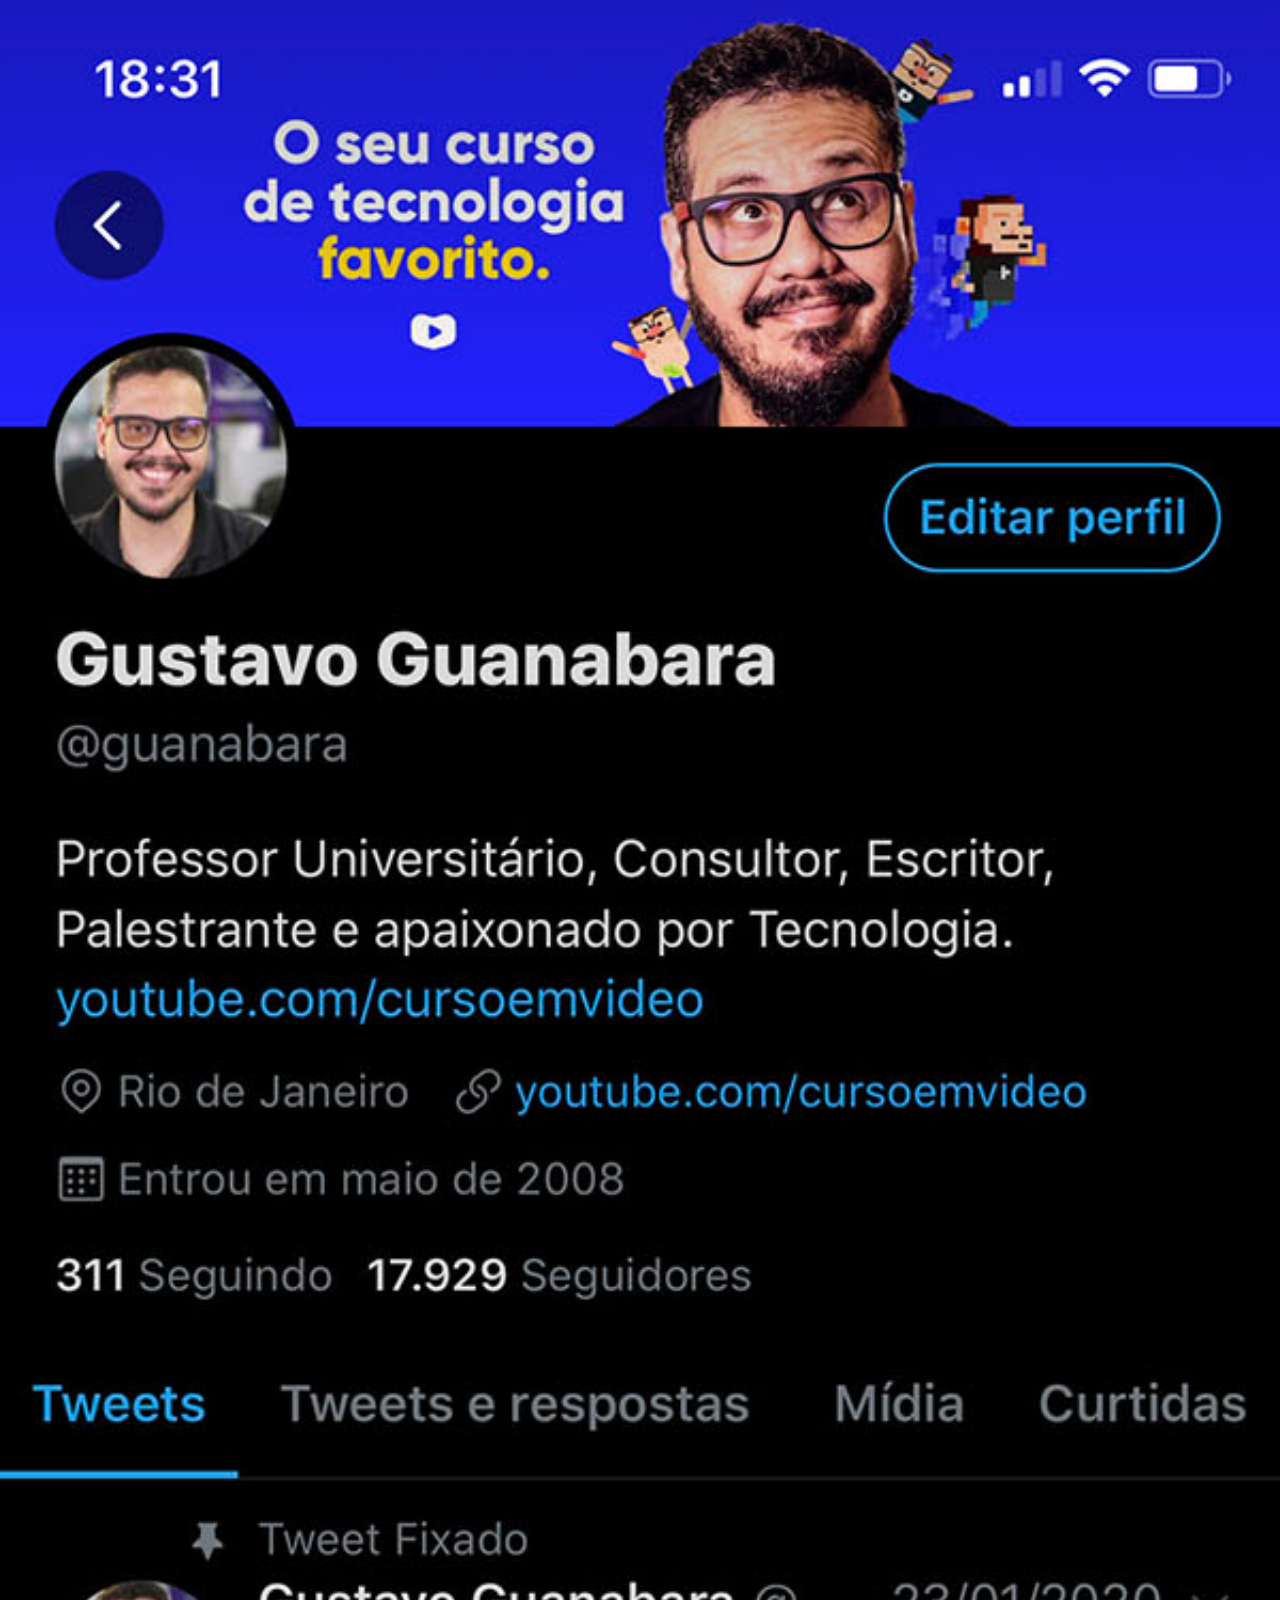
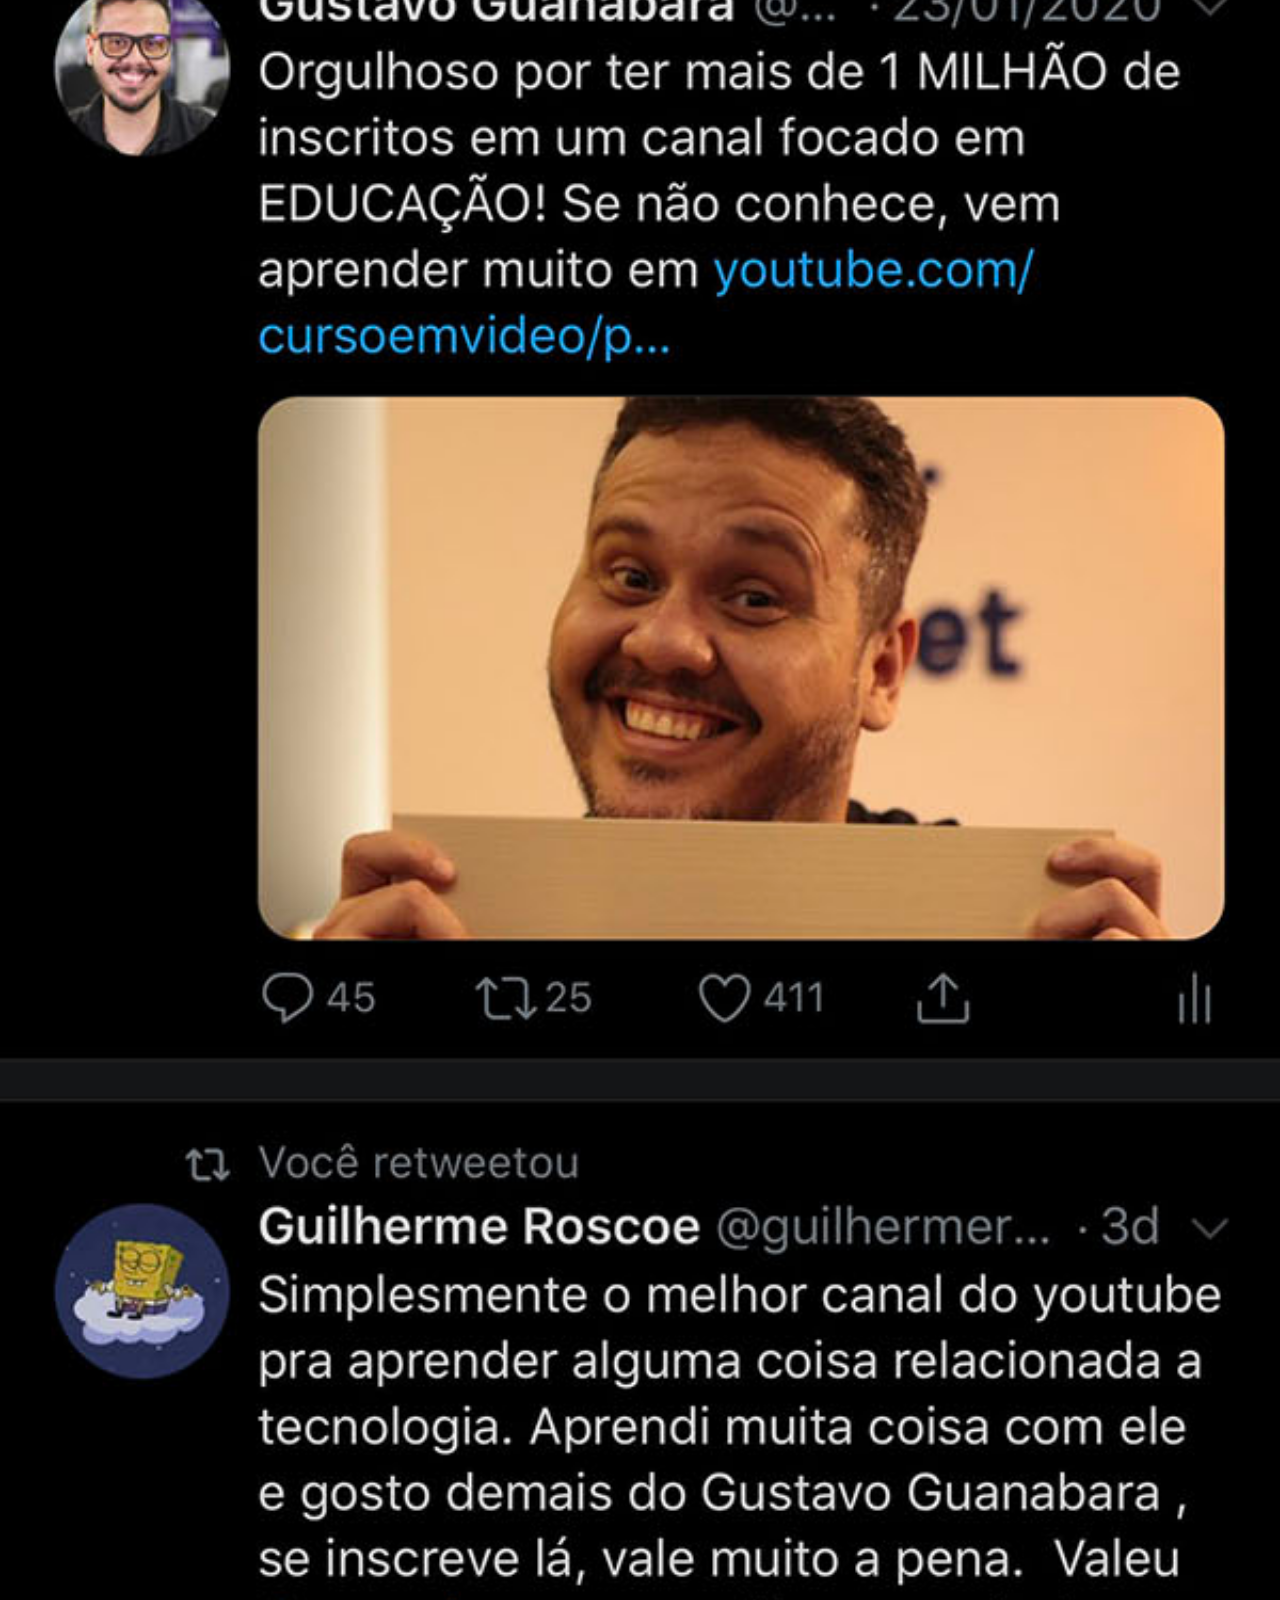
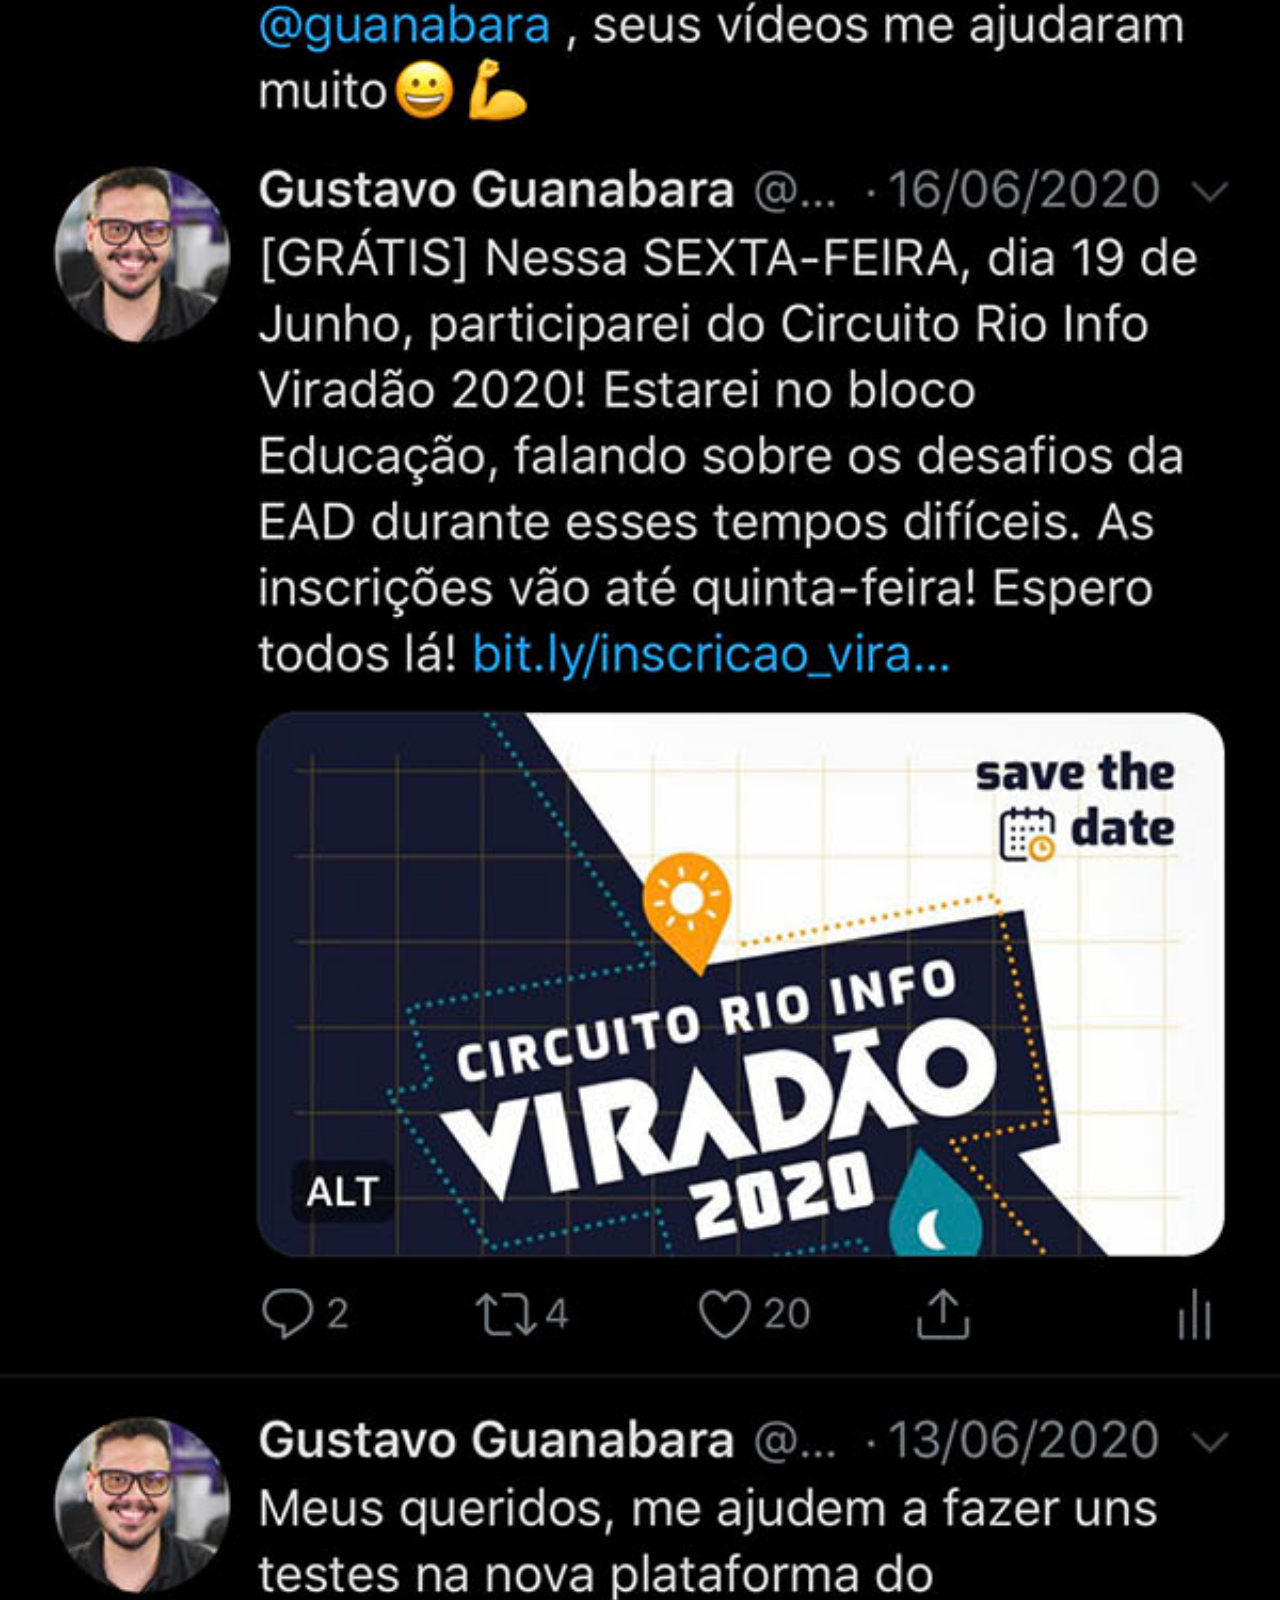
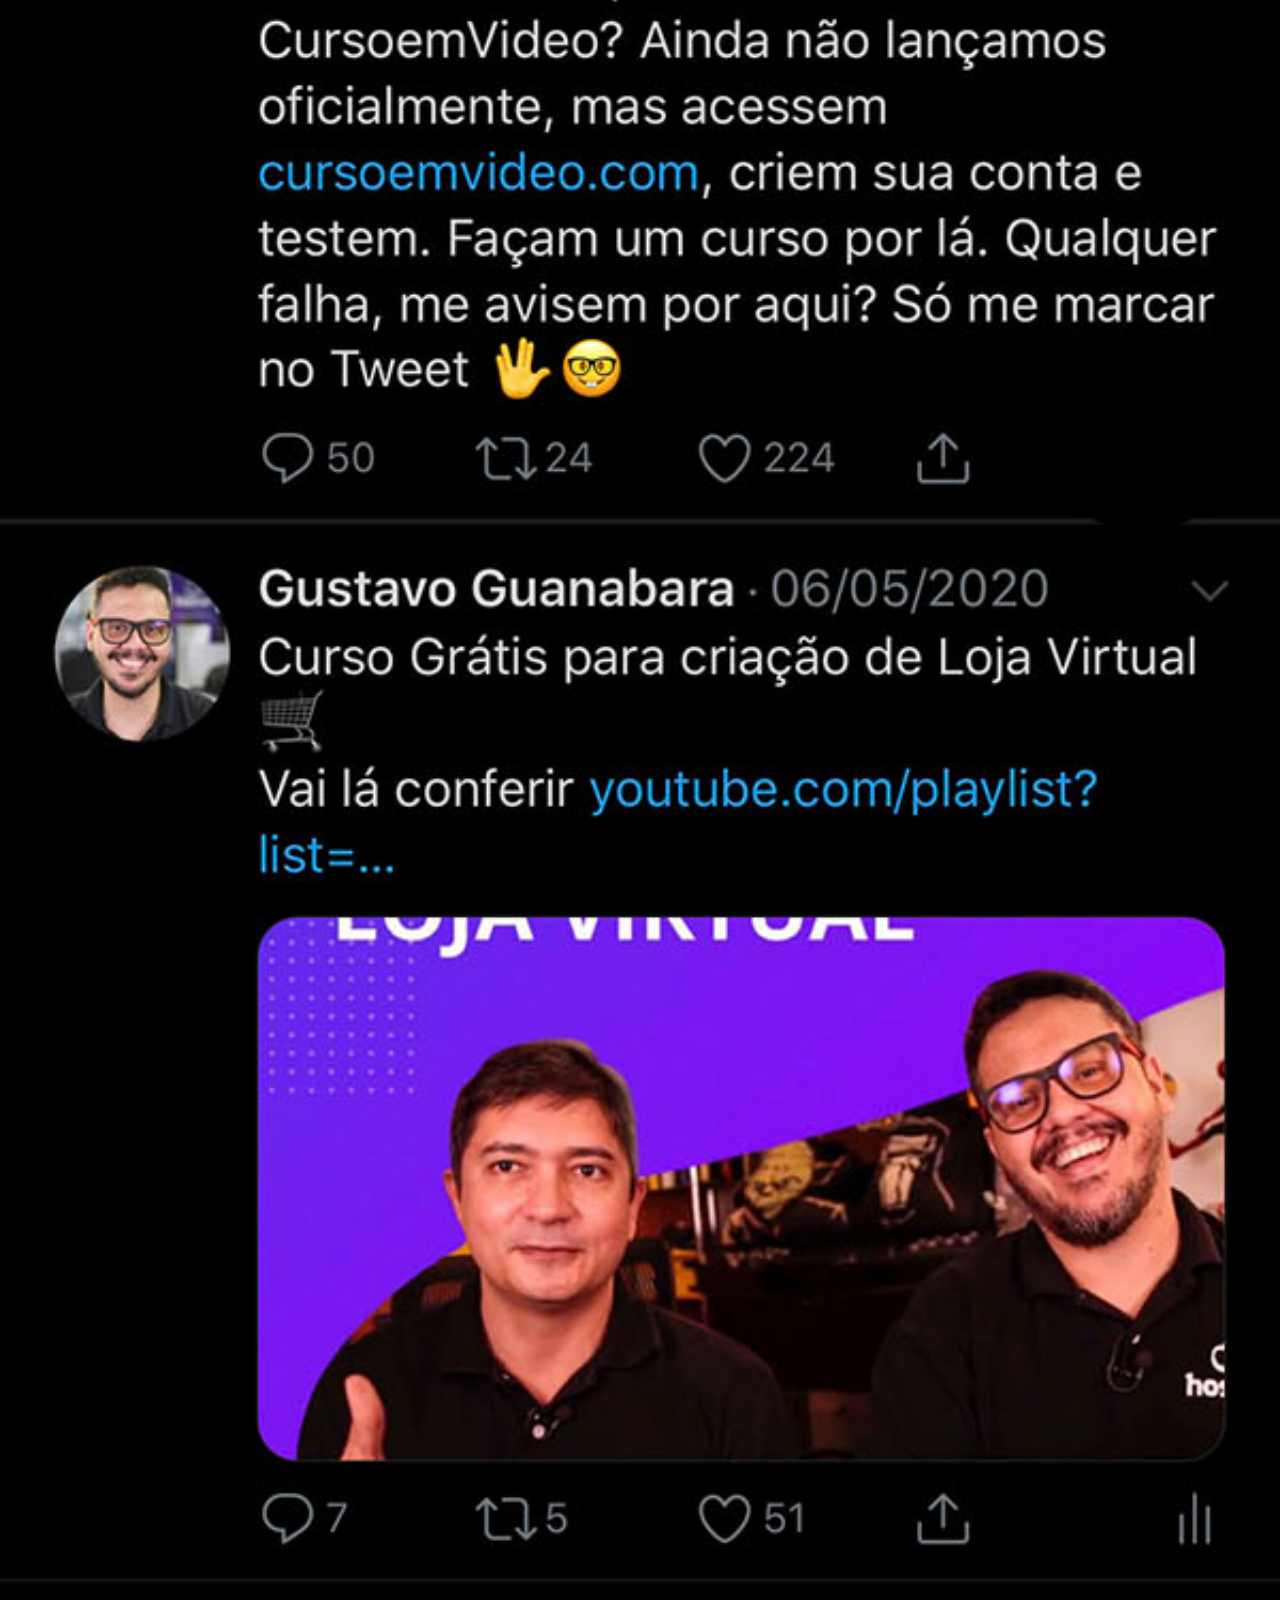
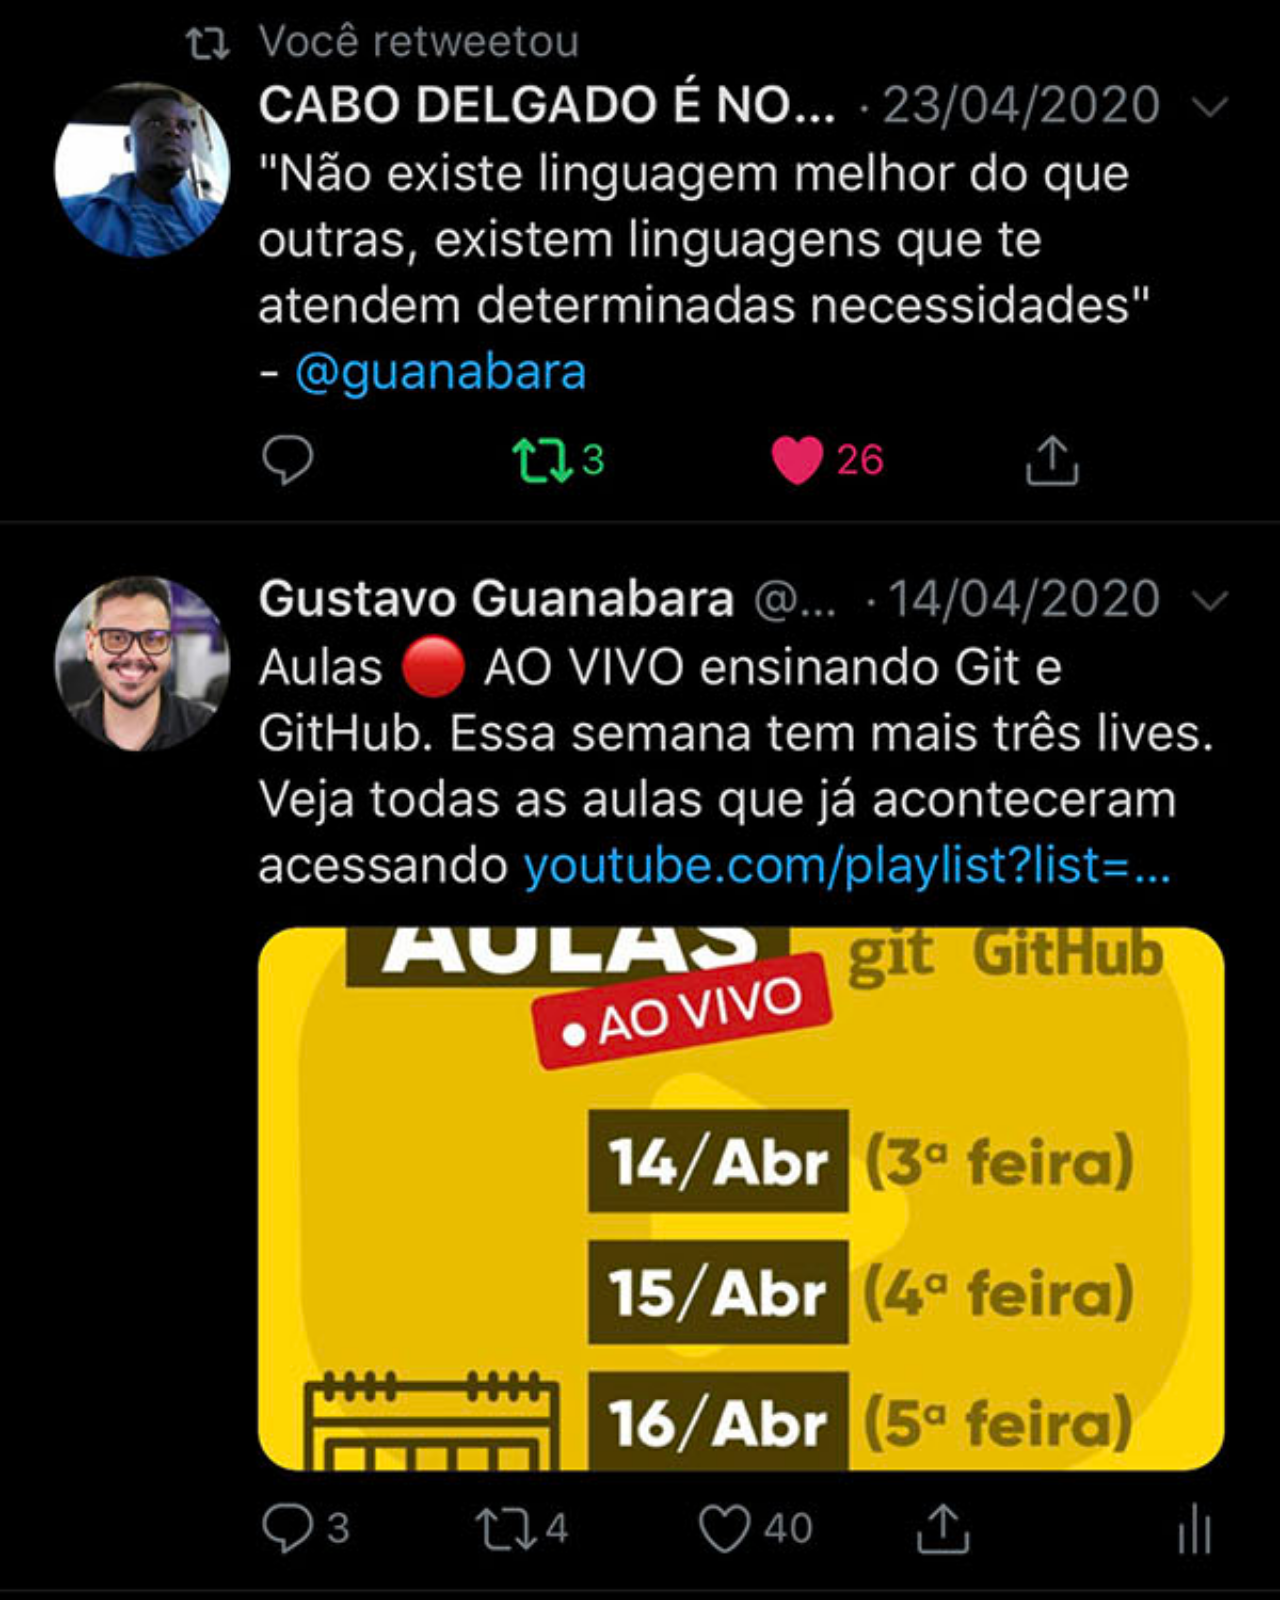
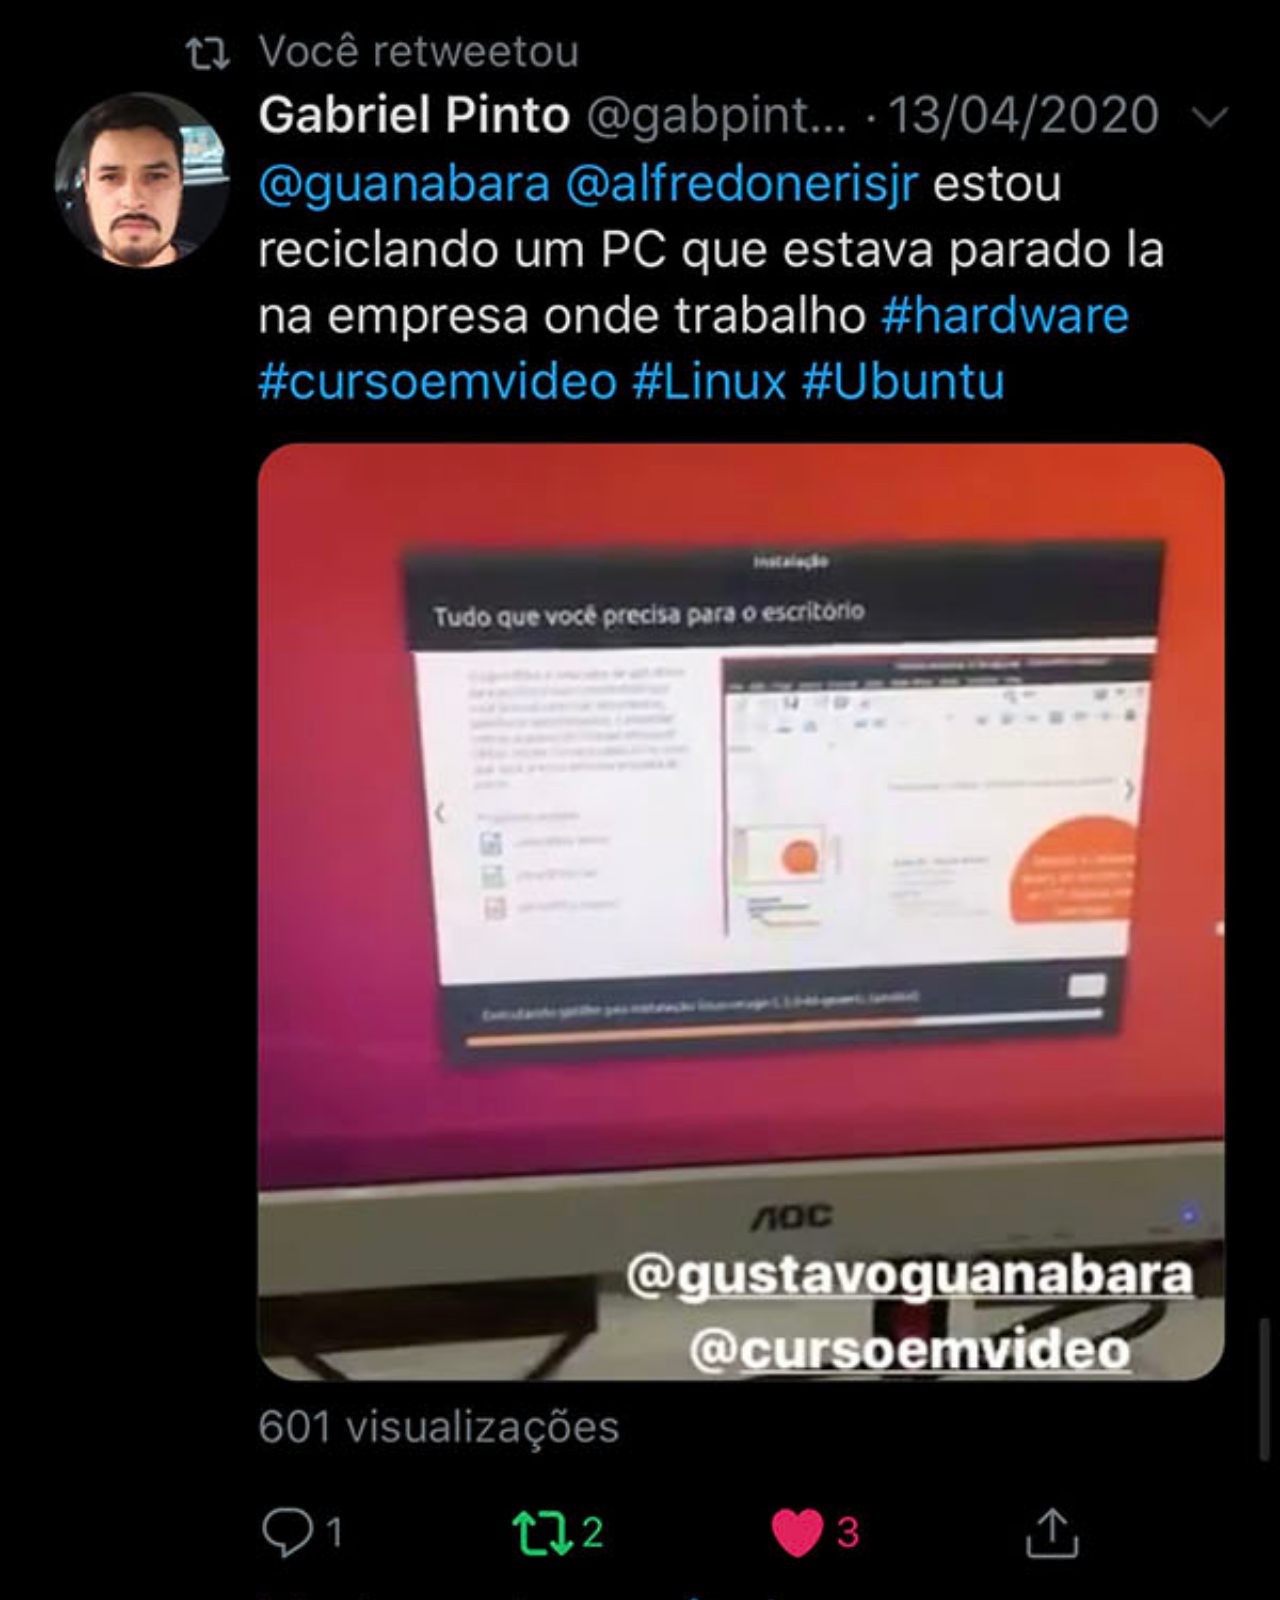
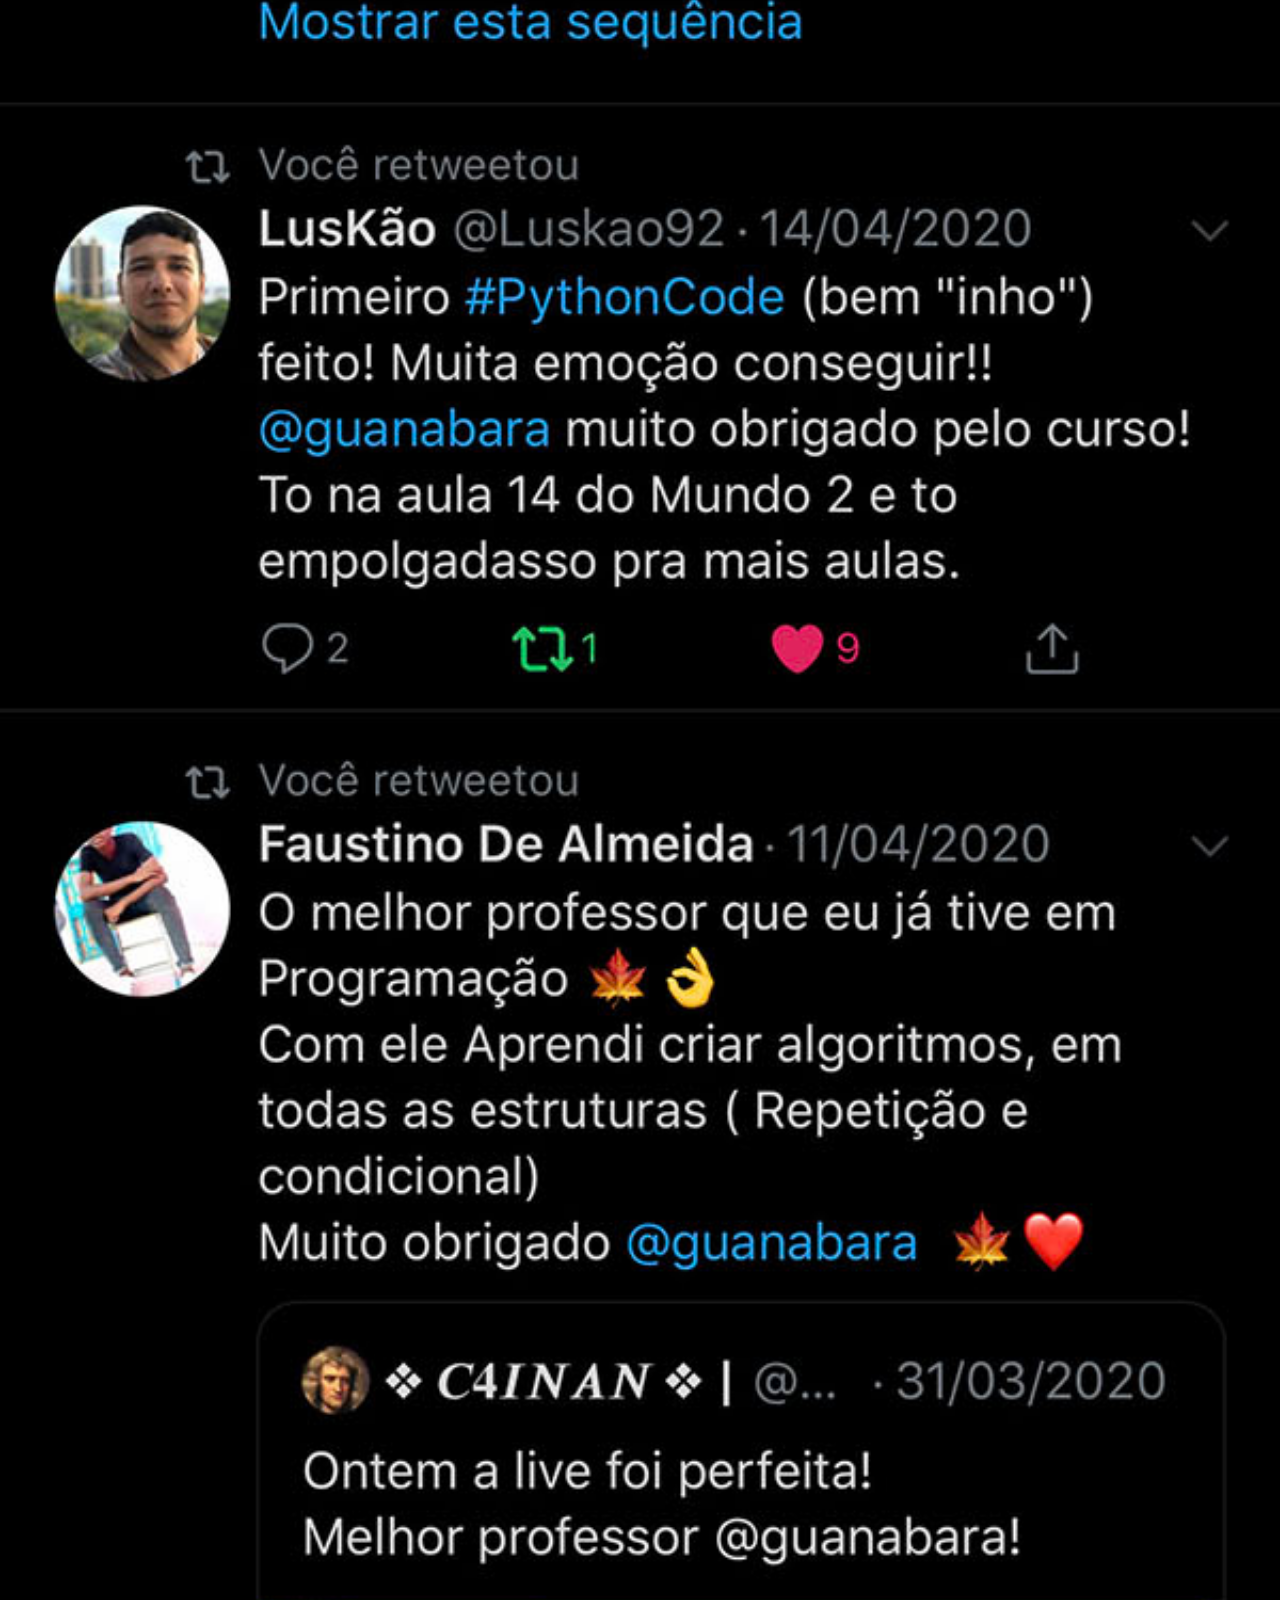
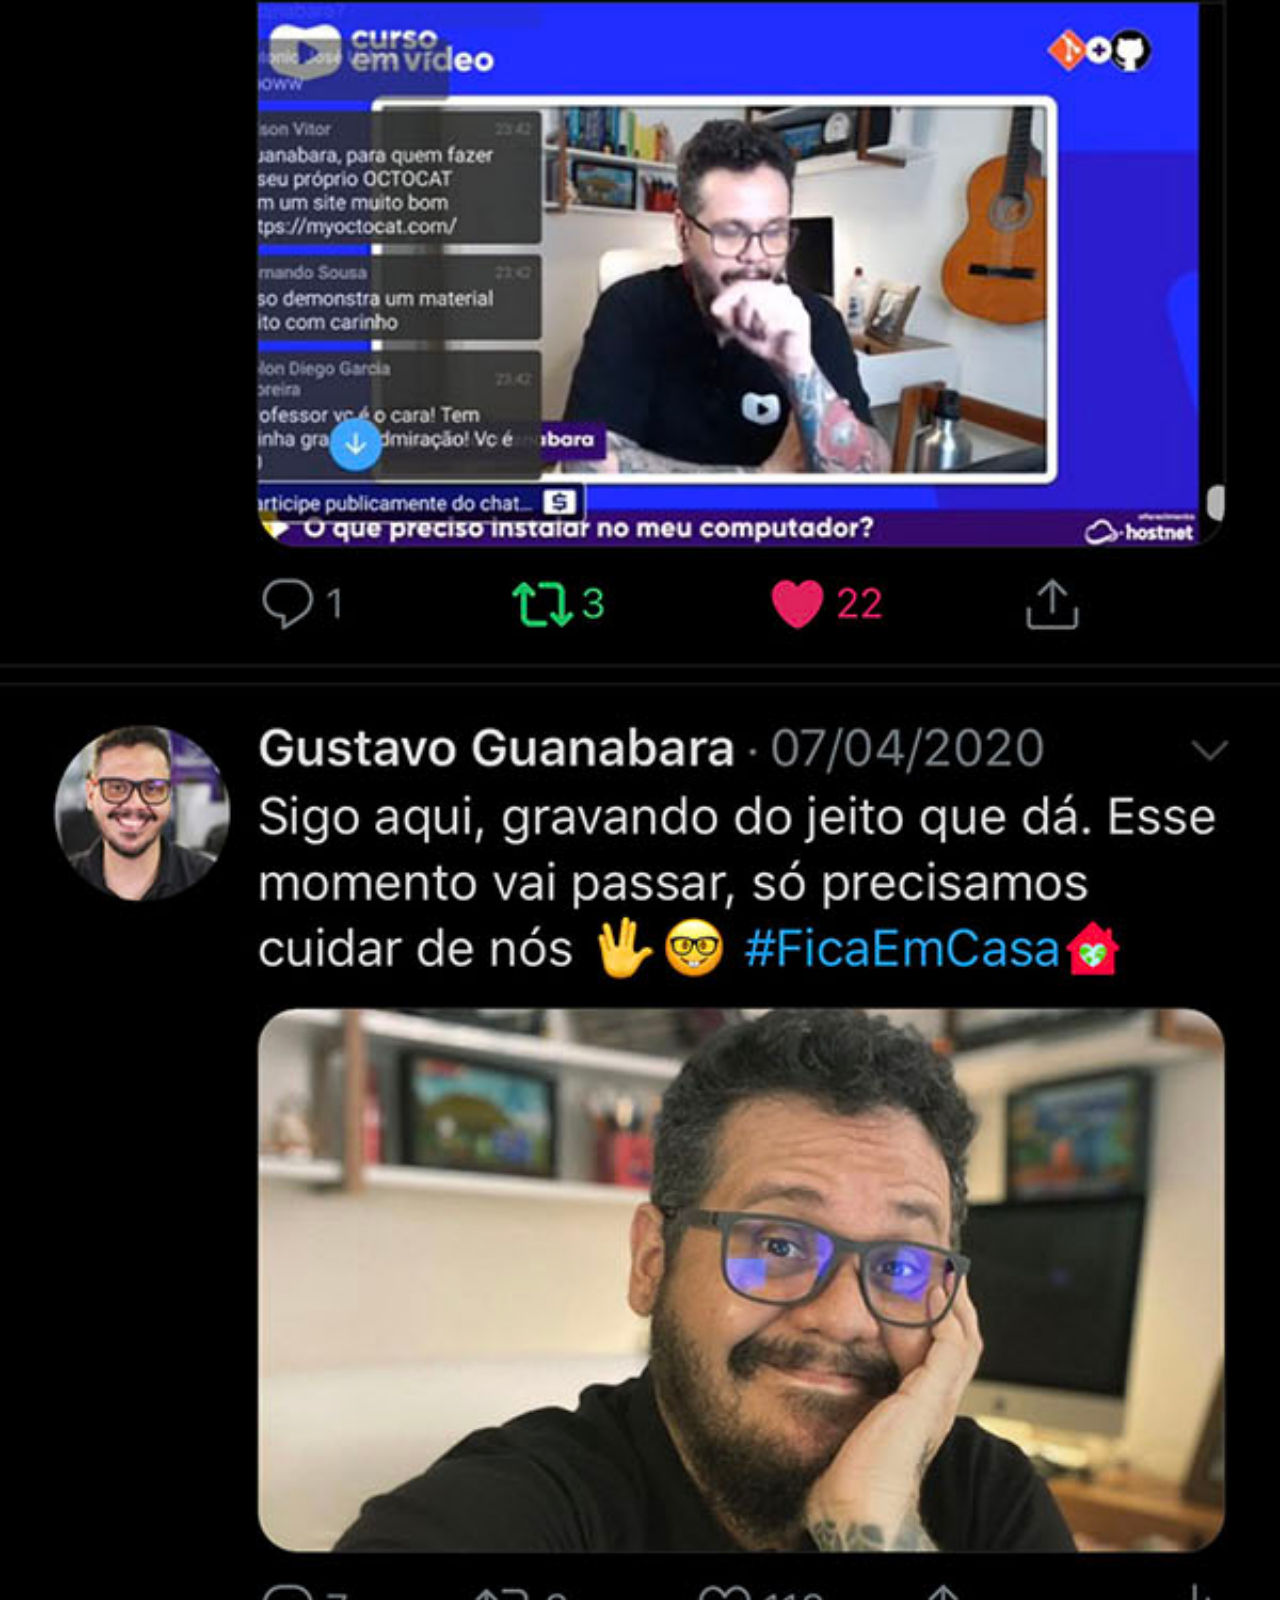
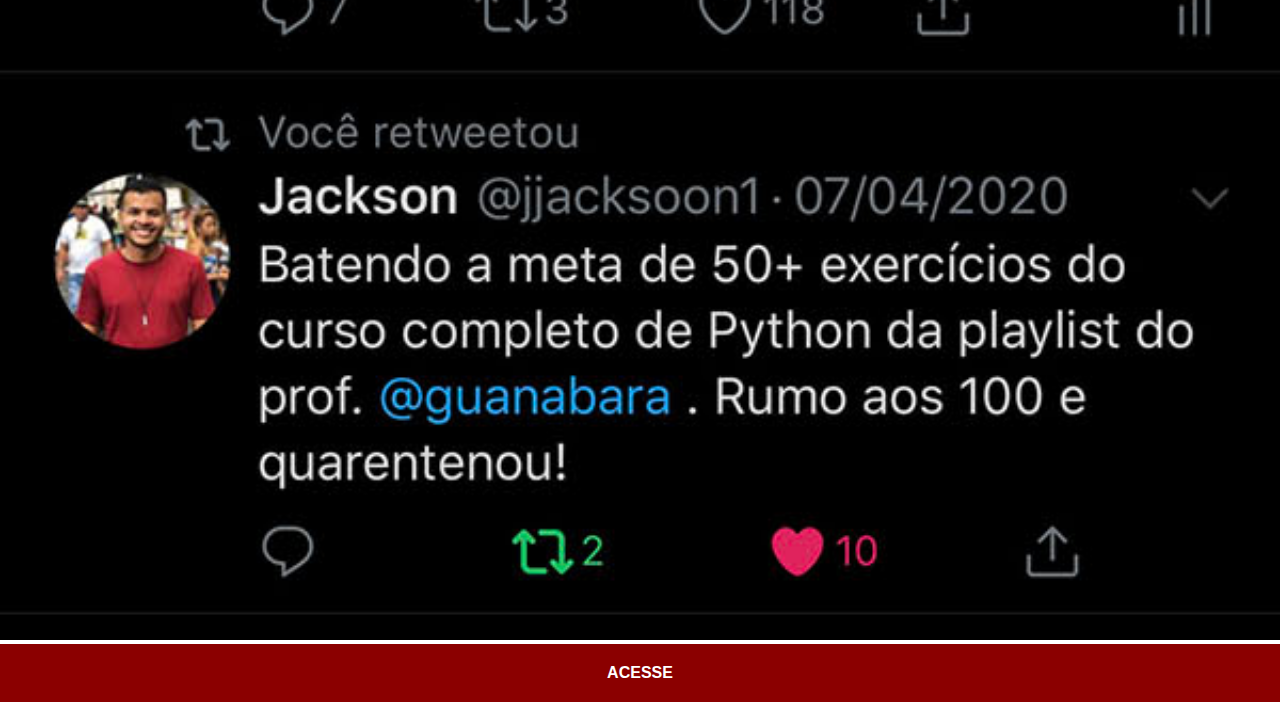
==== twitter.html @ b48563a9 "salvando alterações no projeto" ====
<!DOCTYPE html>
<html lang="pt-br">
<head>
    <meta charset="UTF-8">
    <meta name="viewport" content="width=device-width, initial-scale=1.0">
    <title>Twitter</title>
    <link rel="stylesheet" href="estilos/social.css">
</head>
<body>
    <img src="imagens/tela-twitter.jpg" alt="Twitter">
    <a href="https://twitter.com/CezarAugustorrr" target="_blank">ACESSE</a>
</body>
</html>
---- estilos/social.css ----
@charset "UTF-8";

* {
    margin: 0px;
    padding: 0px;
    font-family: Arial, Helvetica, sans-serif;
}

::-webkit-scrollbar {
    width: 0px;
    height: 0px;
}

img {
    width: 100vw;
}

a {
    display: block;
    background-color: darkred;
    color: white;
    padding: 20px;
    text-align: center;
    font-weight: bolder;
    text-decoration: none;
}

a:hover {
    background-color: red;
}
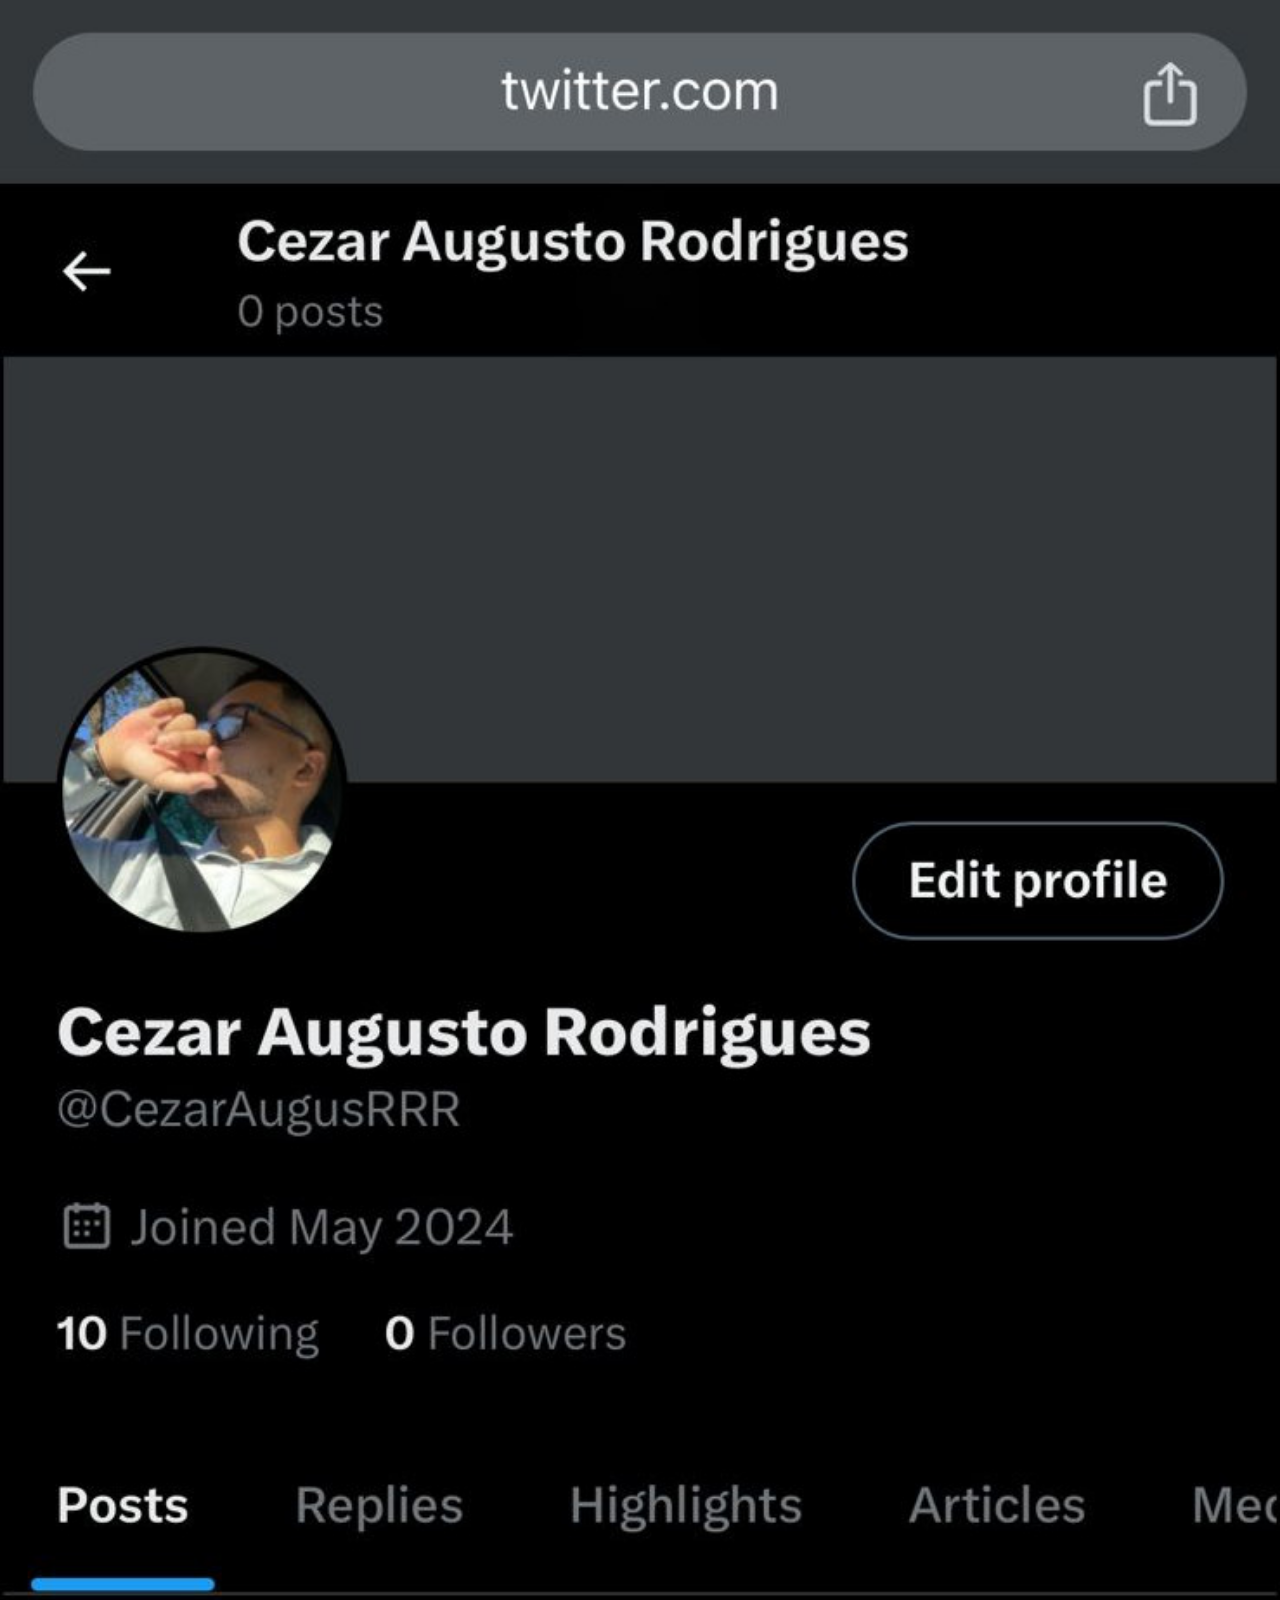
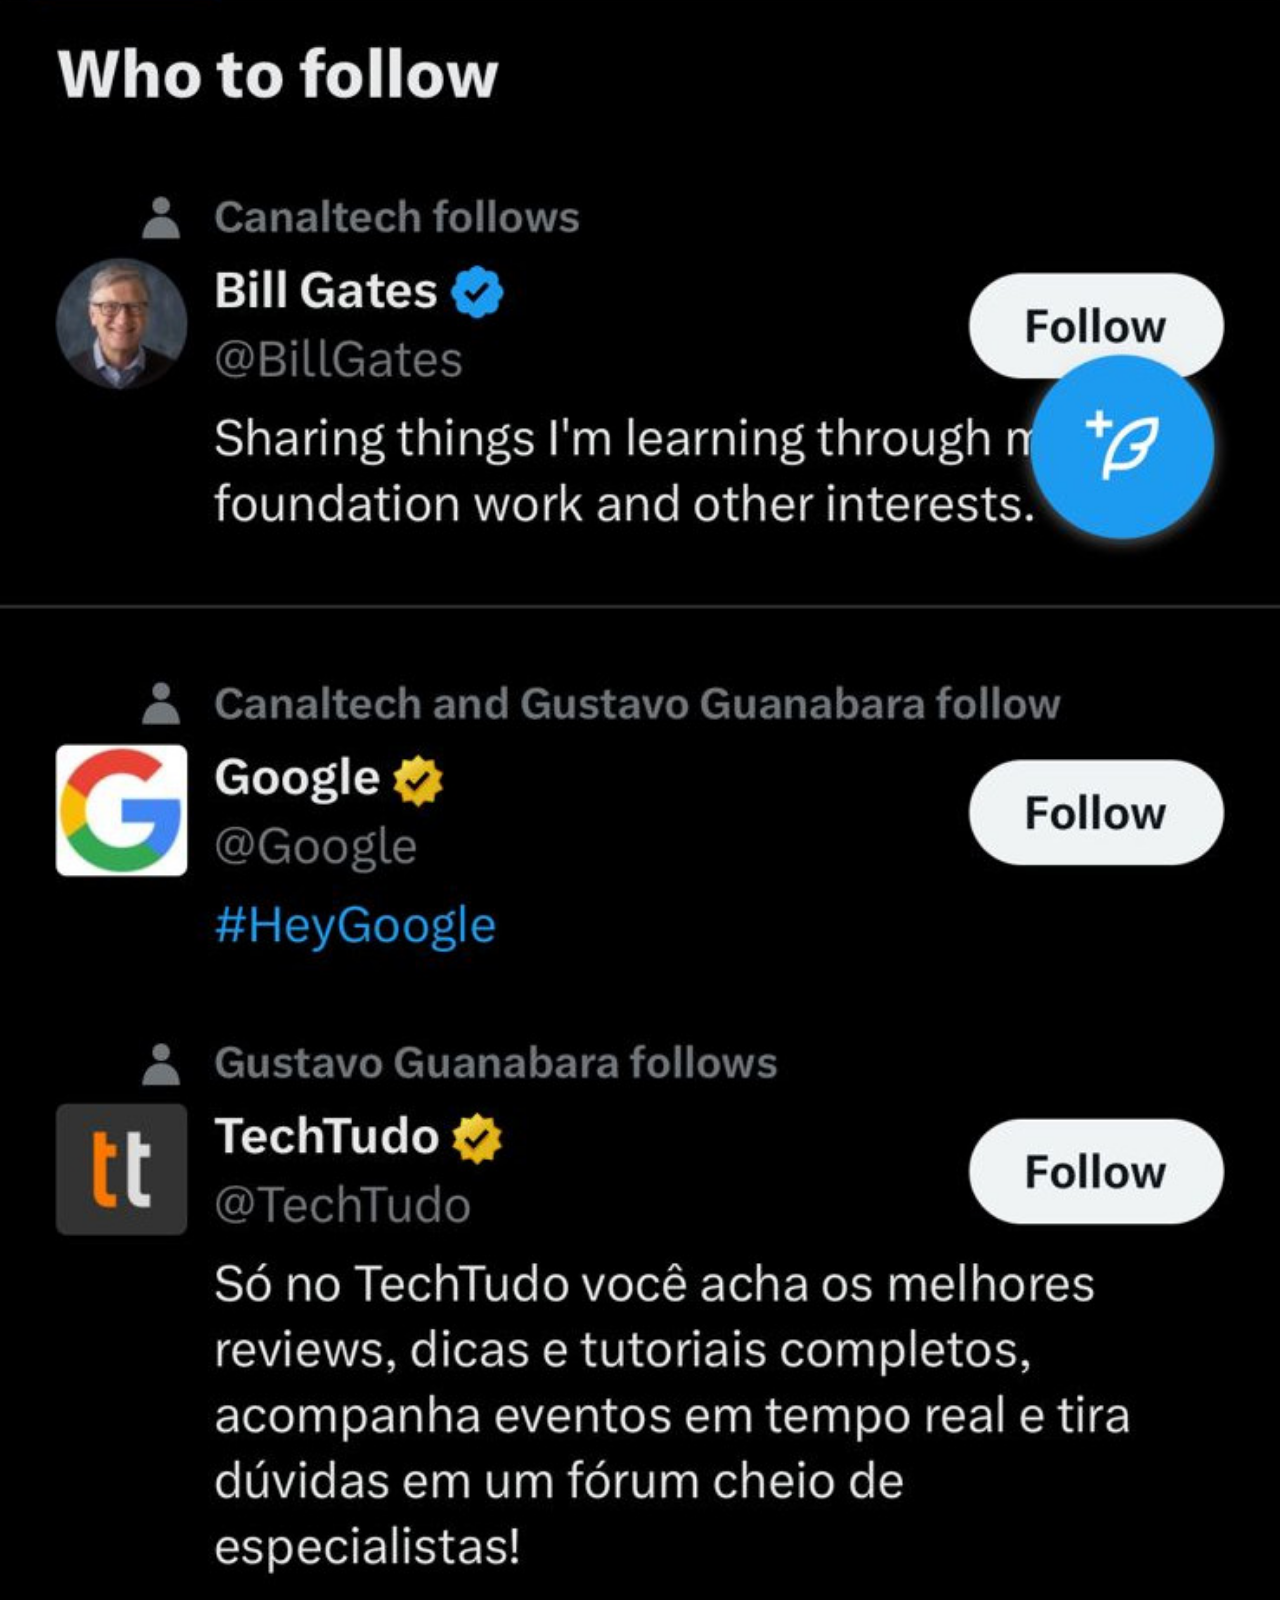
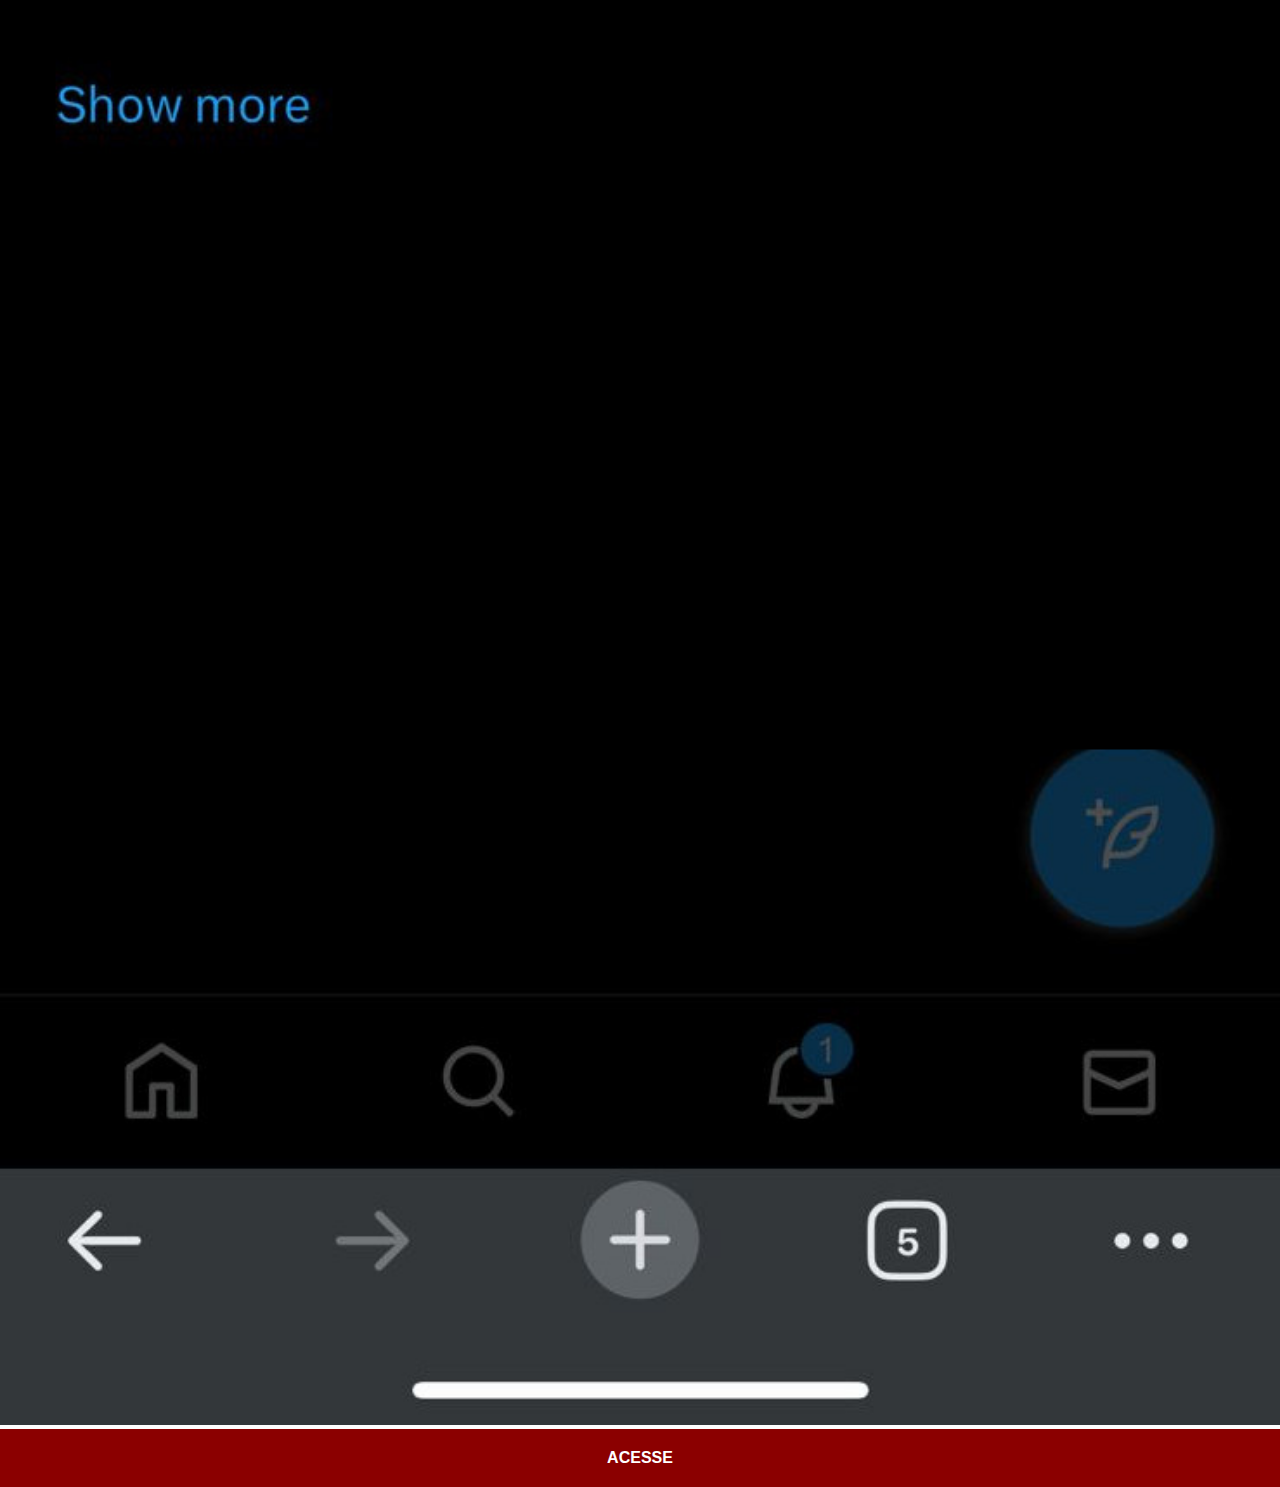
==== commit 1c0026de: "salvando alterações no projeto" ====
--- a/twitter.html
+++ b/twitter.html
@@ -8,6 +8,6 @@
 </head>
 <body>
     <img src="imagens/tela-twitter.jpg" alt="Twitter">
-    <a href="https://twitter.com/CezarAugustorrr" target="_blank">ACESSE</a>
+    <a href="https://twitter.com/CezarAugusRRR" target="_blank">ACESSE</a>
 </body>
 </html>